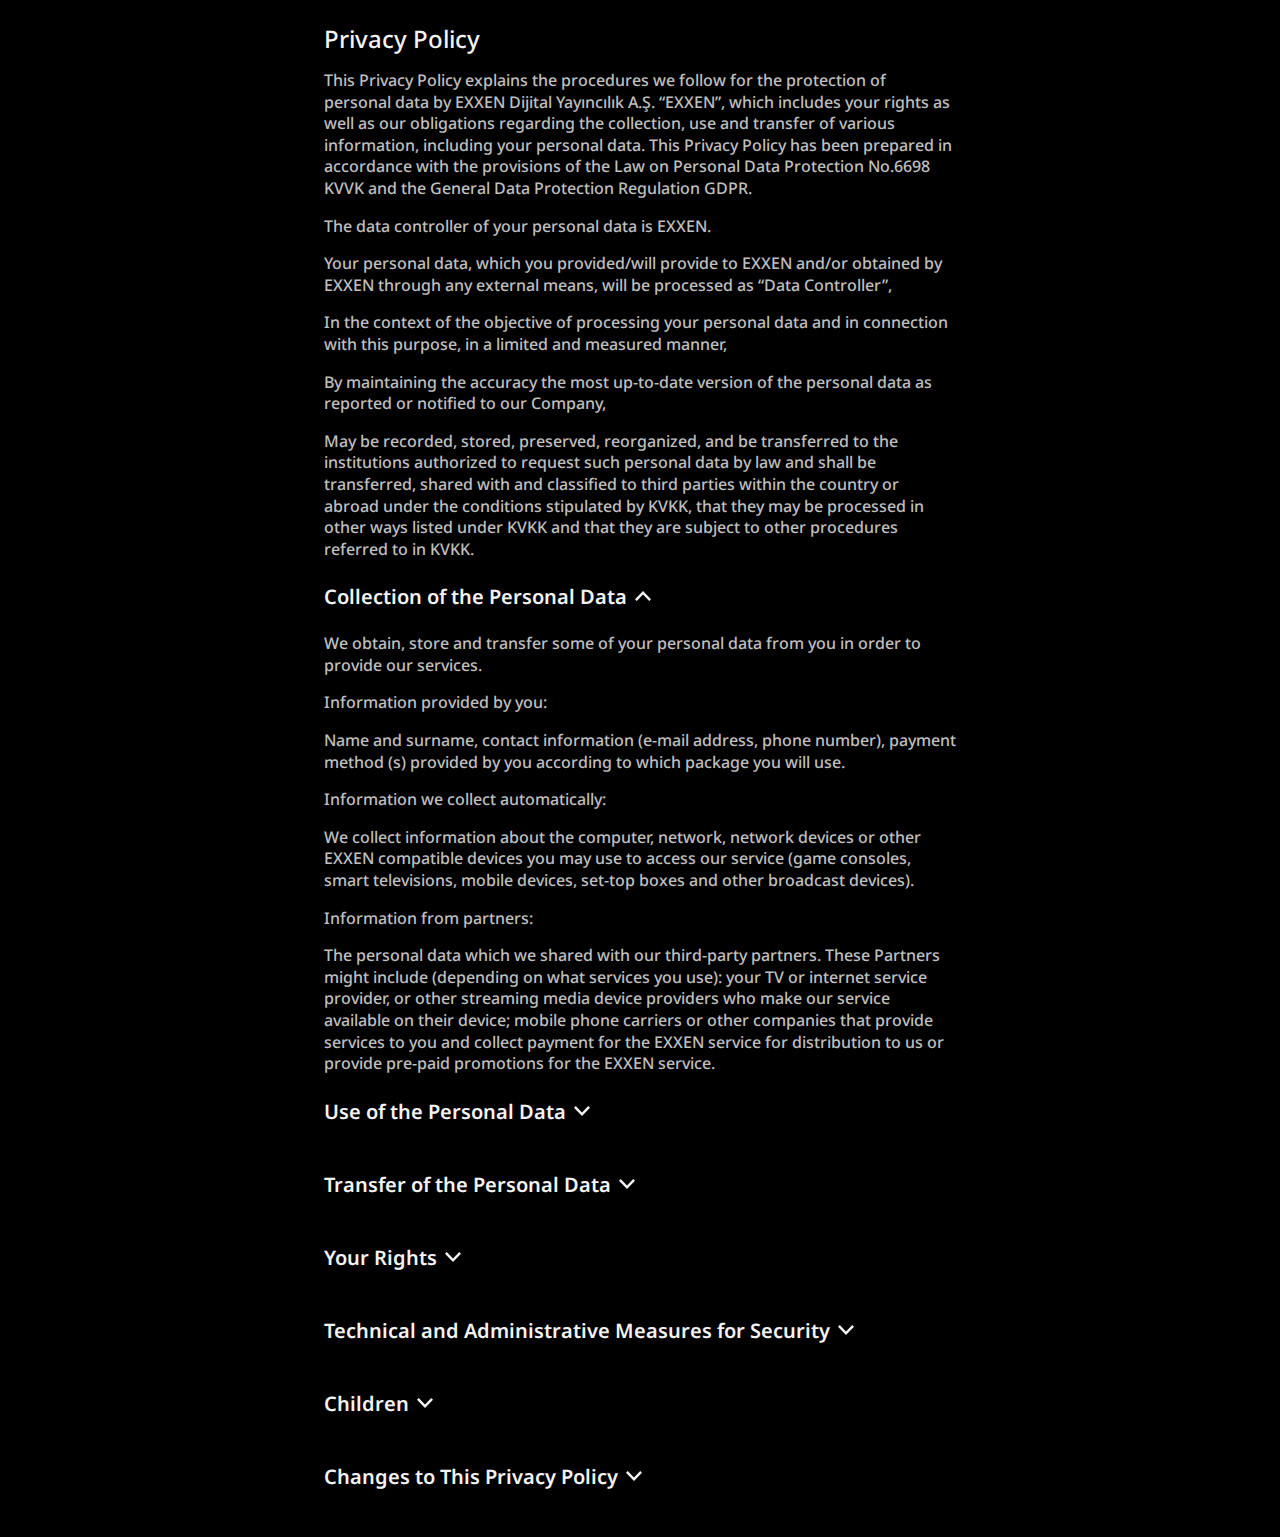
==== index.html @ 54c1511a "feat/add privacy policy page" ====
<!DOCTYPE html>
<html lang="en">
<head>
    <meta charset="UTF-8">
    <meta name="viewport" content="width=device-width, initial-scale=1.0">
    <title>Privacy Policy</title>
    <link rel="icon" type="image/png" href="../src/app/favicon.ico">
    <link rel="stylesheet" href="styles.css">
    <link href='https://fonts.googleapis.com/css?family=Noto Sans' rel='stylesheet'>
</head>
<body>
    <div class="container">
        <h2>Privacy Policy</h2>

        <p class="body-sm-medium">This Privacy Policy explains the procedures we follow for the protection of personal data by EXXEN Dijital Yayıncılık A.Ş. <span>“EXXEN”</span>, which includes your rights as well as our obligations regarding the collection, use and transfer of various information, including your personal data. This Privacy Policy has been prepared in accordance with the provisions of the Law on Personal Data Protection No.6698 <span>KVVK</span> and the General Data Protection Regulation <span>GDPR</span>.</p>
        <p class="body-sm-medium">The data controller of your personal data is EXXEN.</p>
        <p class="body-sm-medium">Your personal data, which you provided/will provide to EXXEN and/or obtained by EXXEN through any external means, will be processed as “Data Controller”,</p>
        <p class="body-sm-medium">In the context of the objective of processing your personal data and in connection with this purpose, in a limited and measured manner,</p>
        <p class="body-sm-medium">By maintaining the accuracy the most up-to-date version of the personal data as reported or notified to our Company,</p>
        <p class="body-sm-medium">May be recorded, stored, preserved, reorganized, and be transferred to the institutions authorized to request such personal data by law and shall be transferred, shared with and classified to third parties within the country or abroad under the conditions stipulated by KVKK, that they may be processed in other ways listed under KVKK and that they are subject to other procedures referred to in KVKK.</p>

        <div class="dropdown-container expanded">
            <p class="label-md-medium">Collection of the Personal Data</p>
            <svg width="24" height="24" viewBox="0 0 24 24" fill="none" xmlns="http://www.w3.org/2000/svg">
                <path d="M12.0001 7L20 15.1953L18.2383 17L12 10.6094L5.7617 17L4 15.1953L12.0001 7Z"/>
            </svg>
        </div>
        <div class="content">
            <p class="body-sm-medium">We obtain, store and transfer some of your personal data from you in order to provide our services.</p>
            <p class="body-sm-medium">Information provided by you:</p>
            <p class="body-sm-medium">Name and surname, contact information (e-mail address, phone number), payment method (s) provided by you according to which package you will use.</p>
            <p class="body-sm-medium">Information we collect automatically:</p>
            <p class="body-sm-medium">We collect information about the computer, network, network devices or other EXXEN compatible devices you may use to access our service (game consoles, smart televisions, mobile devices, set-top boxes and other broadcast devices).</p>
            <p class="body-sm-medium">Information from partners:</p>
            <p class="body-sm-medium">The personal data which we shared with our third-party partners. These Partners might include (depending on what services you use): your TV or internet service provider, or other streaming media device providers who make our service available on their device; mobile phone carriers or other companies that provide services to you and collect payment for the EXXEN service for distribution to us or provide pre-paid promotions for the EXXEN service.</p>    
        </div>

        <div class="dropdown-container">
            <p class="label-md-medium">Use of the Personal Data</p>
            <svg width="24" height="24" viewBox="0 0 24 24" fill="none" xmlns="http://www.w3.org/2000/svg">
                <path d="M12.0001 7L20 15.1953L18.2383 17L12 10.6094L5.7617 17L4 15.1953L12.0001 7Z"/>
            </svg>
        </div>
        <div class="content">        
            <p class="body-sm-medium">Your personal data will be processed with the automatic or non-automatic means for the aims stated below stern with the applicable legislation, in cases where your express consent is obtained, in the case when it is expressly permitted by any law, the establishment of the contract or the directly related with the execution or performance of the contract, in case it is necessary for EXXEN to fulfil its legal obligations, in case it is necessary for the institution, usage, or protection of a right and when it is necessary for the legitimate interests of EXXEN, provided that the fundamental rights and freedoms of the data subject are not harmed.</p>
            <p class="body-sm-medium">The purposes of processing personal data may be updated in line with our obligations arising from company policies and legislation; in particular,</p>
            <p class="body-sm-medium">Carrying out the information security, financial and accounting processes,</p>
            <p class="body-sm-medium">Preventing, detecting and investigating potentially prohibited or illegal activities, including fraud, and enforcing our terms,</p>
            <p class="body-sm-medium">Conducting e-invoice transactions,</p>
            <p class="body-sm-medium">Ensuring adequate support within the scope of customer service lines to be provided by EXXEN,</p>
            <p class="body-sm-medium">Presenting, analyzing, managing, developing and personalizing service and promotional initiatives,</p>
            <p class="body-sm-medium">Identifying the people who will use the service,</p>
            <p class="body-sm-medium">Developing services and customizing/personalizing of content,j</p>
            <p class="body-sm-medium">Conducting marketing analysis studies and advertising/campaign/promotion processes (these processes can be carried out by various methods such as e-mail, push notifications, text message, online messaging channels and matching descriptive communications),</p>
            <p class="body-sm-medium">Providing after-sales support services,</p>
            <p class="body-sm-medium">Conducting contract processes,</p>
            <p class="body-sm-medium">Following-up the requests and complaints,</p>
            <p class="body-sm-medium">Has been processed for managing member referrals, processing your membership registration, orders and payments.</p>
        </div>

        <div class="dropdown-container">
            <p class="label-md-medium">Transfer of the Personal Data</p>
            <svg width="24" height="24" viewBox="0 0 24 24" fill="none" xmlns="http://www.w3.org/2000/svg">
                <path d="M12.0001 7L20 15.1953L18.2383 17L12 10.6094L5.7617 17L4 15.1953L12.0001 7Z"/>
            </svg>
        </div>
        <div class="content">
            <p class="body-sm-medium">The procedures and principles to be applied transferring personal data is regulated by the legislation in force, and the personal data and special categories of data of the related person can be transferred to third parties in the country and/or abroad.</p>
            <p class="body-sm-medium">We transfer your personal data to third parties for the following purposes:</p>
            <p class="body-sm-medium">With the Revenue Administration to carry out the legal processes, business partners to carry out the financial and accounting processes, with third parties/companies to provide marketing, advertising, communication, security, infrastructure and IT services, to customize, personalize and optimize our service, to provide bank account or balance information, to process credit card transactions or other payment methods, to provide customer service.</p>
            <p class="body-sm-medium">Your personal data is transferred abroad since the servers and data centre is located abroad.</p>
        </div>

        <div class="dropdown-container">
            <p class="label-md-medium">Your Rights</p>
            <svg width="24" height="24" viewBox="0 0 24 24" fill="none" xmlns="http://www.w3.org/2000/svg">
                <path d="M12.0001 7L20 15.1953L18.2383 17L12 10.6094L5.7617 17L4 15.1953L12.0001 7Z"/>
            </svg>
        </div>
        <div class="content">
            <p class="body-sm-medium">You can make the following requests regarding your personal data within the scope of applicable law;</p>
            <p class="body-sm-medium">Learn whether or not her/his personal data have been processed, request information as to processing if her/his data have been processed; learn the purpose of processing of the personal data and whether data are used in accordance with their purpose; know the third parties in the country or abroad to whom personal data have been transferred; request rectification in case personal data are processed incompletely or inaccurately and request notification under these rectifications to third parties whom personal data have been transferred; request deletion, destruction or anonymization of personal data within the framework when the objective purpose of processing data cease to exist and request notification under these rectifications to third parties whom personal data have been transferred; object to the occurrence of a result against the data owner by analyzing the processed personal data exclusively through automated systems, request compensation for the damages in case the person incurs damages due to unlawful processing of personal data.</p>
            <p class="body-sm-medium">Your applications and requests regarding your personal data,</p>
            <p class="body-sm-medium">EXXEN will fulfil requested claims through the “<a href="https://asset.exxen.com/agreements/EXXEN_ilgili_kisi_basvuru_formu.pdf" target="_blank" rel="noopener noreferrer" class="text-accent">Data Subject Application Form</a>”.</p>
            <p class="body-sm-medium">EXXEN will finalize your application requests free of charge within <span class="text-accent">30 (thirty)</span> days at the latest according to the nature of the request. In case the request is rejected, the reason or reasons for the rejection will be notified written or electronically with its justification.</p>
            <p class="body-sm-medium">This Privacy Policy may be revised by EXXEN when deemed necessary.</p>
            <p class="body-sm-medium">In case of revision, amendments will be notified to your behalf. The most up-to-date version of this Privacy Policy can be found at [<a href="http://www.exxen.com" target="_blank" rel="noopener noreferrer" class="text-accent">www.exxen.com</a>].</p>
        </div>

        <div class="dropdown-container">
            <p class="label-md-medium">Technical and Administrative Measures for Security</p>
            <svg width="24" height="24" viewBox="0 0 24 24" fill="none" xmlns="http://www.w3.org/2000/svg">
                <path d="M12.0001 7L20 15.1953L18.2383 17L12 10.6094L5.7617 17L4 15.1953L12.0001 7Z"/>
            </svg>
        </div>
        <div class="content">
            <p class="body-sm-medium">EXXEN undertakes to take all necessary technical and administrative measures and show due diligence to ensure the confidentiality, integrity and security of your personal data.</p>
            <p class="body-sm-medium">EXXEN takes the necessary measures to prevent unauthorized access to personal data, misuse of personal data, unlawful processing, disclosure, alteration or destruction. EXXEN uses well-known and generally accepted security technology standards such as firewalls and Secure Socket Layer (SSL) encryption when processing personal data. In addition, when sending your personal data to EXXEN through the website, mobile application, mobile website and smart TV application, these data are transferred using SSL.</p>
            <p class="body-sm-medium">EXXEN, regarding the prevention of unlawful access to the personal data it processes, preventing the unlawful processing of these data and ensuring the protection of personal data:</p>
            <p class="body-sm-medium">All areas in the website, mobile application, mobile website and smart TV application where personal data are taken are protected with SSL,</p>
            <p class="body-sm-medium">Creates and implements access authorization and control matrices for its employees in order to prevent unlawful processing of personal data collected from the website, mobile application, mobile website and smart TV application,</p>
            <p class="body-sm-medium">To ensure that personal data are not accessed illegally; periodically conducts penetration tests and tests the system’s resistance to unauthorized access,</p>
            <p class="body-sm-medium">It ensures that personal data in the physical environment are kept in lockers and accessed only by authorized persons,</p>
            <p class="body-sm-medium">Personal data processed through cookies belonging to third parties from which the service is obtained is also deleted from the systems of third parties if the membership terminates.</p>
            <p class="body-sm-medium">Even though EXXEN had taken the necessary IT measures, in the event that personal data is damaged or seized by unauthorized third parties as a result of attacks on EXXEN-operated platforms or EXXEN systems, EXXEN will immediately give notice to you and the Personal Data Protection Board and take the necessary measures.</p>
        </div>

        <div class="dropdown-container">
            <p class="label-md-medium">Children</p>
            <svg width="24" height="24" viewBox="0 0 24 24" fill="none" xmlns="http://www.w3.org/2000/svg">
                <path d="M12.0001 7L20 15.1953L18.2383 17L12 10.6094L5.7617 17L4 15.1953L12.0001 7Z"/>
            </svg>
        </div>
        <div class="content">
            <p class="body-sm-medium">You must be 18 years of age or older to subscribe to the EXXEN. In certain jurisdictions, the age of majority may be older than 18; in which case, you must satisfy that age in order to become a member. While individuals under the age of 18 may utilize the service, they may do so only with the involvement, supervision, and approval of a parent or legal guardian.</p>
            <p class="body-sm-medium">We are aware of the sensitivity of your children’s personal data, including all our departments and the real and legal persons we cooperate with, and we take the utmost care to protect this data.</p>
            <p class="body-sm-medium">It is the responsibility of a parent or legal guardian to share your child’s personal data with us. You can contact us at [kvkkbasvuru@exxen.com] for your child’s personal data.</p>
        </div>

        <div class="dropdown-container">
            <p class="label-md-medium">Changes to This Privacy Policy</p>
            <svg width="24" height="24" viewBox="0 0 24 24" fill="none" xmlns="http://www.w3.org/2000/svg">
                <path d="M12.0001 7L20 15.1953L18.2383 17L12 10.6094L5.7617 17L4 15.1953L12.0001 7Z"/>
            </svg>
        </div>
        <div class="content">
            <p class="body-sm-medium">We will update this Privacy Policy from time to time in response to changing legal, regulatory or operational requirements. We will provide notice of any such changes (including when they will take effect) in accordance with the law. Your continued use of the EXXEN service after any such updates take effect will constitute acknowledgement and (as applicable) acceptance of those changes.</p>
        </div>

    </div>

    <script>
        const dropdowns = document.querySelectorAll('div.dropdown-container');
        dropdowns.forEach(dropdown =>
            dropdown.addEventListener("click", () => 
                dropdown.classList.toggle("expanded")
        ));
    </script>
</body>
</html>
---- styles.css ----
* {
  margin: 0;
  padding: 0;
  box-sizing: border-box;
}

:root {
  --bg-black-color: #000000;
  --text-color-text-primary: #F2F2F2;
  --text-color-text-secondary: #FFFFFFbf;
}

body {
  background: var(--bg-black-color);
  color: var(--text-color-text-secondary);
  font-family: 'Noto Sans', sans-serif !important;
  font-size: 16px;
  line-height: 1.5;
  font-weight: 500;
  font-style: normal;
}

.container {
  max-width: 320px;
  display: flex;
  flex-direction: column;
  gap: 1rem;
  padding: 1.5rem 0;
  margin: 0 auto;
}

h2 {
  display: flex;
  flex-direction: column;
  justify-content: flex-end;
  align-self: stretch;
  color: var(--text-color-text-primary);
  font-size: 1.5rem;
  font-weight: 500;
  line-height: 1.25;
}

a {
  text-decoration: underline;
}

.text-accent {
  color: var(--text-color-text-primary);
  font-weight: 600;
}

.label-md-medium  {
  color: var(--text-color-text-primary);
  font-size: 1.25rem;
  font-weight: 600;
  line-height: 125%;
}

.label-sm-medium {
  color: var(--text-color-text-primary);
  font-size: 1rem;
  font-weight: 600;
  line-height: 125%;
}

.body-sm-medium {
  font-size: 1rem;
  font-weight: 500;
  line-height: 135%;
}

.body-sm-regular {
  font-size: 1rem;
  font-weight: 400;
  line-height: 135%; 
}

.dropdown-container {
  cursor: pointer;
  display: flex;
  padding: .5rem 0;
  gap: .25rem;
}

svg {
  fill: var(--text-color-text-primary);
  transform: rotateX(180deg);
  flex: 0 0 1.5rem;
}

.expanded > svg {
  transform: rotateX(0);
}

.content {
  display: flex;
  flex-direction: column;
  gap: 1rem;
  height: 0;
  overflow: hidden;
}

.expanded + .content {
  height: 100%;
}

/* md - Tablet */
@media (min-width: 768px) {
  .container {
    max-width: 512px;
  }
}

/* lg - Desktop */
@media (min-width: 1024px) { 
  .container {
    max-width: 632px;
  }
}
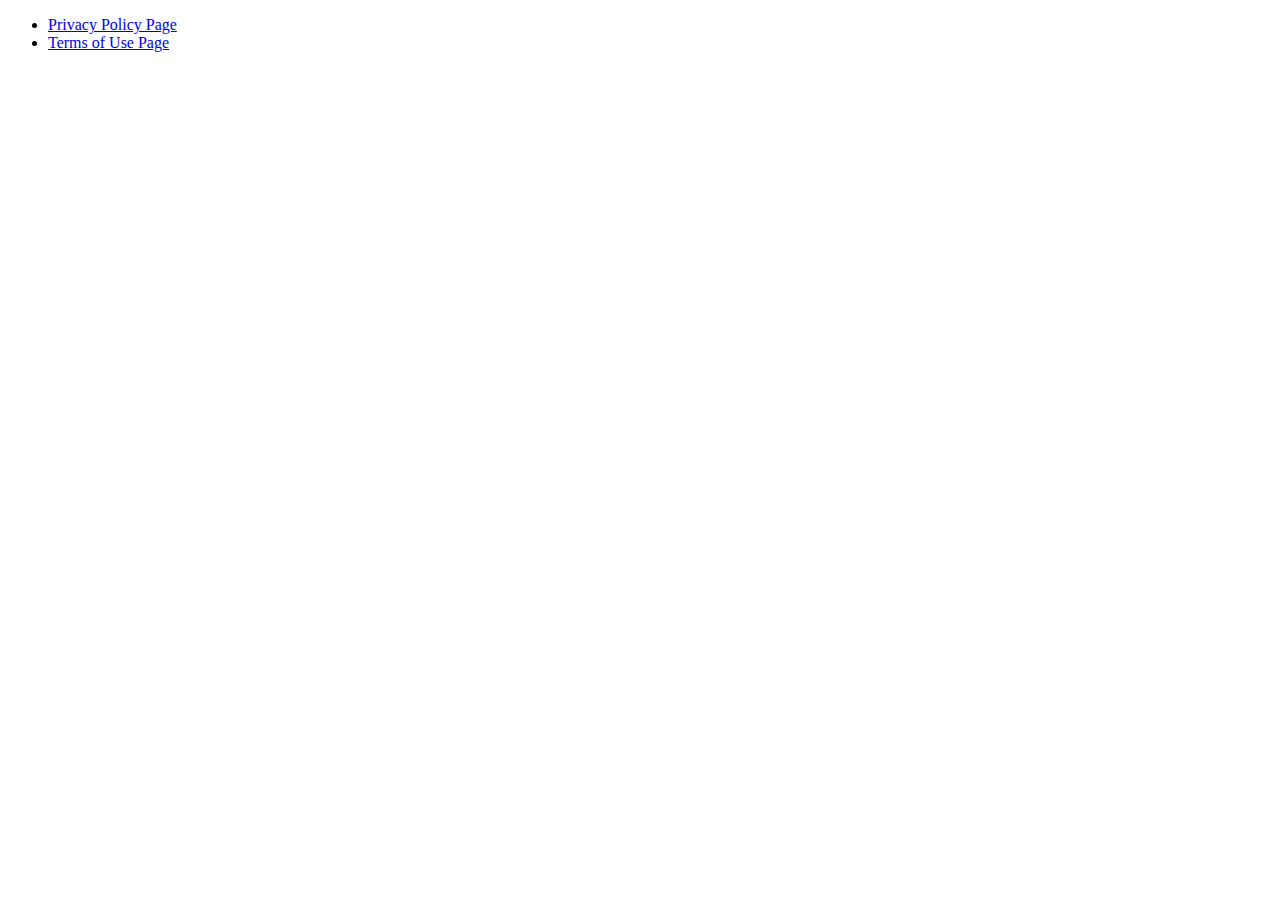
==== commit 79aecfc1: "add second legal page" ====
--- a/index.html
+++ b/index.html
@@ -3,138 +3,18 @@
 <head>
     <meta charset="UTF-8">
     <meta name="viewport" content="width=device-width, initial-scale=1.0">
-    <title>Privacy Policy</title>
-    <link rel="icon" type="image/png" href="../src/app/favicon.ico">
-    <link rel="stylesheet" href="styles.css">
+    <title>Exxen Legal Pages</title>
+    <!-- <link rel="stylesheet" href="https://andy-bartkiv-accedo.github.io/EX-legal-pages/styles.css"> -->
     <link href='https://fonts.googleapis.com/css?family=Noto Sans' rel='stylesheet'>
 </head>
 <body>
-    <div class="container">
-        <h2>Privacy Policy</h2>
-
-        <p class="body-sm-medium">This Privacy Policy explains the procedures we follow for the protection of personal data by EXXEN Dijital Yayıncılık A.Ş. <span>“EXXEN”</span>, which includes your rights as well as our obligations regarding the collection, use and transfer of various information, including your personal data. This Privacy Policy has been prepared in accordance with the provisions of the Law on Personal Data Protection No.6698 <span>KVVK</span> and the General Data Protection Regulation <span>GDPR</span>.</p>
-        <p class="body-sm-medium">The data controller of your personal data is EXXEN.</p>
-        <p class="body-sm-medium">Your personal data, which you provided/will provide to EXXEN and/or obtained by EXXEN through any external means, will be processed as “Data Controller”,</p>
-        <p class="body-sm-medium">In the context of the objective of processing your personal data and in connection with this purpose, in a limited and measured manner,</p>
-        <p class="body-sm-medium">By maintaining the accuracy the most up-to-date version of the personal data as reported or notified to our Company,</p>
-        <p class="body-sm-medium">May be recorded, stored, preserved, reorganized, and be transferred to the institutions authorized to request such personal data by law and shall be transferred, shared with and classified to third parties within the country or abroad under the conditions stipulated by KVKK, that they may be processed in other ways listed under KVKK and that they are subject to other procedures referred to in KVKK.</p>
-
-        <div class="dropdown-container expanded">
-            <p class="label-md-medium">Collection of the Personal Data</p>
-            <svg width="24" height="24" viewBox="0 0 24 24" fill="none" xmlns="http://www.w3.org/2000/svg">
-                <path d="M12.0001 7L20 15.1953L18.2383 17L12 10.6094L5.7617 17L4 15.1953L12.0001 7Z"/>
-            </svg>
-        </div>
-        <div class="content">
-            <p class="body-sm-medium">We obtain, store and transfer some of your personal data from you in order to provide our services.</p>
-            <p class="body-sm-medium">Information provided by you:</p>
-            <p class="body-sm-medium">Name and surname, contact information (e-mail address, phone number), payment method (s) provided by you according to which package you will use.</p>
-            <p class="body-sm-medium">Information we collect automatically:</p>
-            <p class="body-sm-medium">We collect information about the computer, network, network devices or other EXXEN compatible devices you may use to access our service (game consoles, smart televisions, mobile devices, set-top boxes and other broadcast devices).</p>
-            <p class="body-sm-medium">Information from partners:</p>
-            <p class="body-sm-medium">The personal data which we shared with our third-party partners. These Partners might include (depending on what services you use): your TV or internet service provider, or other streaming media device providers who make our service available on their device; mobile phone carriers or other companies that provide services to you and collect payment for the EXXEN service for distribution to us or provide pre-paid promotions for the EXXEN service.</p>    
-        </div>
-
-        <div class="dropdown-container">
-            <p class="label-md-medium">Use of the Personal Data</p>
-            <svg width="24" height="24" viewBox="0 0 24 24" fill="none" xmlns="http://www.w3.org/2000/svg">
-                <path d="M12.0001 7L20 15.1953L18.2383 17L12 10.6094L5.7617 17L4 15.1953L12.0001 7Z"/>
-            </svg>
-        </div>
-        <div class="content">        
-            <p class="body-sm-medium">Your personal data will be processed with the automatic or non-automatic means for the aims stated below stern with the applicable legislation, in cases where your express consent is obtained, in the case when it is expressly permitted by any law, the establishment of the contract or the directly related with the execution or performance of the contract, in case it is necessary for EXXEN to fulfil its legal obligations, in case it is necessary for the institution, usage, or protection of a right and when it is necessary for the legitimate interests of EXXEN, provided that the fundamental rights and freedoms of the data subject are not harmed.</p>
-            <p class="body-sm-medium">The purposes of processing personal data may be updated in line with our obligations arising from company policies and legislation; in particular,</p>
-            <p class="body-sm-medium">Carrying out the information security, financial and accounting processes,</p>
-            <p class="body-sm-medium">Preventing, detecting and investigating potentially prohibited or illegal activities, including fraud, and enforcing our terms,</p>
-            <p class="body-sm-medium">Conducting e-invoice transactions,</p>
-            <p class="body-sm-medium">Ensuring adequate support within the scope of customer service lines to be provided by EXXEN,</p>
-            <p class="body-sm-medium">Presenting, analyzing, managing, developing and personalizing service and promotional initiatives,</p>
-            <p class="body-sm-medium">Identifying the people who will use the service,</p>
-            <p class="body-sm-medium">Developing services and customizing/personalizing of content,j</p>
-            <p class="body-sm-medium">Conducting marketing analysis studies and advertising/campaign/promotion processes (these processes can be carried out by various methods such as e-mail, push notifications, text message, online messaging channels and matching descriptive communications),</p>
-            <p class="body-sm-medium">Providing after-sales support services,</p>
-            <p class="body-sm-medium">Conducting contract processes,</p>
-            <p class="body-sm-medium">Following-up the requests and complaints,</p>
-            <p class="body-sm-medium">Has been processed for managing member referrals, processing your membership registration, orders and payments.</p>
-        </div>
-
-        <div class="dropdown-container">
-            <p class="label-md-medium">Transfer of the Personal Data</p>
-            <svg width="24" height="24" viewBox="0 0 24 24" fill="none" xmlns="http://www.w3.org/2000/svg">
-                <path d="M12.0001 7L20 15.1953L18.2383 17L12 10.6094L5.7617 17L4 15.1953L12.0001 7Z"/>
-            </svg>
-        </div>
-        <div class="content">
-            <p class="body-sm-medium">The procedures and principles to be applied transferring personal data is regulated by the legislation in force, and the personal data and special categories of data of the related person can be transferred to third parties in the country and/or abroad.</p>
-            <p class="body-sm-medium">We transfer your personal data to third parties for the following purposes:</p>
-            <p class="body-sm-medium">With the Revenue Administration to carry out the legal processes, business partners to carry out the financial and accounting processes, with third parties/companies to provide marketing, advertising, communication, security, infrastructure and IT services, to customize, personalize and optimize our service, to provide bank account or balance information, to process credit card transactions or other payment methods, to provide customer service.</p>
-            <p class="body-sm-medium">Your personal data is transferred abroad since the servers and data centre is located abroad.</p>
-        </div>
-
-        <div class="dropdown-container">
-            <p class="label-md-medium">Your Rights</p>
-            <svg width="24" height="24" viewBox="0 0 24 24" fill="none" xmlns="http://www.w3.org/2000/svg">
-                <path d="M12.0001 7L20 15.1953L18.2383 17L12 10.6094L5.7617 17L4 15.1953L12.0001 7Z"/>
-            </svg>
-        </div>
-        <div class="content">
-            <p class="body-sm-medium">You can make the following requests regarding your personal data within the scope of applicable law;</p>
-            <p class="body-sm-medium">Learn whether or not her/his personal data have been processed, request information as to processing if her/his data have been processed; learn the purpose of processing of the personal data and whether data are used in accordance with their purpose; know the third parties in the country or abroad to whom personal data have been transferred; request rectification in case personal data are processed incompletely or inaccurately and request notification under these rectifications to third parties whom personal data have been transferred; request deletion, destruction or anonymization of personal data within the framework when the objective purpose of processing data cease to exist and request notification under these rectifications to third parties whom personal data have been transferred; object to the occurrence of a result against the data owner by analyzing the processed personal data exclusively through automated systems, request compensation for the damages in case the person incurs damages due to unlawful processing of personal data.</p>
-            <p class="body-sm-medium">Your applications and requests regarding your personal data,</p>
-            <p class="body-sm-medium">EXXEN will fulfil requested claims through the “<a href="https://asset.exxen.com/agreements/EXXEN_ilgili_kisi_basvuru_formu.pdf" target="_blank" rel="noopener noreferrer" class="text-accent">Data Subject Application Form</a>”.</p>
-            <p class="body-sm-medium">EXXEN will finalize your application requests free of charge within <span class="text-accent">30 (thirty)</span> days at the latest according to the nature of the request. In case the request is rejected, the reason or reasons for the rejection will be notified written or electronically with its justification.</p>
-            <p class="body-sm-medium">This Privacy Policy may be revised by EXXEN when deemed necessary.</p>
-            <p class="body-sm-medium">In case of revision, amendments will be notified to your behalf. The most up-to-date version of this Privacy Policy can be found at [<a href="http://www.exxen.com" target="_blank" rel="noopener noreferrer" class="text-accent">www.exxen.com</a>].</p>
-        </div>
-
-        <div class="dropdown-container">
-            <p class="label-md-medium">Technical and Administrative Measures for Security</p>
-            <svg width="24" height="24" viewBox="0 0 24 24" fill="none" xmlns="http://www.w3.org/2000/svg">
-                <path d="M12.0001 7L20 15.1953L18.2383 17L12 10.6094L5.7617 17L4 15.1953L12.0001 7Z"/>
-            </svg>
-        </div>
-        <div class="content">
-            <p class="body-sm-medium">EXXEN undertakes to take all necessary technical and administrative measures and show due diligence to ensure the confidentiality, integrity and security of your personal data.</p>
-            <p class="body-sm-medium">EXXEN takes the necessary measures to prevent unauthorized access to personal data, misuse of personal data, unlawful processing, disclosure, alteration or destruction. EXXEN uses well-known and generally accepted security technology standards such as firewalls and Secure Socket Layer (SSL) encryption when processing personal data. In addition, when sending your personal data to EXXEN through the website, mobile application, mobile website and smart TV application, these data are transferred using SSL.</p>
-            <p class="body-sm-medium">EXXEN, regarding the prevention of unlawful access to the personal data it processes, preventing the unlawful processing of these data and ensuring the protection of personal data:</p>
-            <p class="body-sm-medium">All areas in the website, mobile application, mobile website and smart TV application where personal data are taken are protected with SSL,</p>
-            <p class="body-sm-medium">Creates and implements access authorization and control matrices for its employees in order to prevent unlawful processing of personal data collected from the website, mobile application, mobile website and smart TV application,</p>
-            <p class="body-sm-medium">To ensure that personal data are not accessed illegally; periodically conducts penetration tests and tests the system’s resistance to unauthorized access,</p>
-            <p class="body-sm-medium">It ensures that personal data in the physical environment are kept in lockers and accessed only by authorized persons,</p>
-            <p class="body-sm-medium">Personal data processed through cookies belonging to third parties from which the service is obtained is also deleted from the systems of third parties if the membership terminates.</p>
-            <p class="body-sm-medium">Even though EXXEN had taken the necessary IT measures, in the event that personal data is damaged or seized by unauthorized third parties as a result of attacks on EXXEN-operated platforms or EXXEN systems, EXXEN will immediately give notice to you and the Personal Data Protection Board and take the necessary measures.</p>
-        </div>
-
-        <div class="dropdown-container">
-            <p class="label-md-medium">Children</p>
-            <svg width="24" height="24" viewBox="0 0 24 24" fill="none" xmlns="http://www.w3.org/2000/svg">
-                <path d="M12.0001 7L20 15.1953L18.2383 17L12 10.6094L5.7617 17L4 15.1953L12.0001 7Z"/>
-            </svg>
-        </div>
-        <div class="content">
-            <p class="body-sm-medium">You must be 18 years of age or older to subscribe to the EXXEN. In certain jurisdictions, the age of majority may be older than 18; in which case, you must satisfy that age in order to become a member. While individuals under the age of 18 may utilize the service, they may do so only with the involvement, supervision, and approval of a parent or legal guardian.</p>
-            <p class="body-sm-medium">We are aware of the sensitivity of your children’s personal data, including all our departments and the real and legal persons we cooperate with, and we take the utmost care to protect this data.</p>
-            <p class="body-sm-medium">It is the responsibility of a parent or legal guardian to share your child’s personal data with us. You can contact us at [kvkkbasvuru@exxen.com] for your child’s personal data.</p>
-        </div>
-
-        <div class="dropdown-container">
-            <p class="label-md-medium">Changes to This Privacy Policy</p>
-            <svg width="24" height="24" viewBox="0 0 24 24" fill="none" xmlns="http://www.w3.org/2000/svg">
-                <path d="M12.0001 7L20 15.1953L18.2383 17L12 10.6094L5.7617 17L4 15.1953L12.0001 7Z"/>
-            </svg>
-        </div>
-        <div class="content">
-            <p class="body-sm-medium">We will update this Privacy Policy from time to time in response to changing legal, regulatory or operational requirements. We will provide notice of any such changes (including when they will take effect) in accordance with the law. Your continued use of the EXXEN service after any such updates take effect will constitute acknowledgement and (as applicable) acceptance of those changes.</p>
-        </div>
-
-    </div>
-
-    <script>
-        const dropdowns = document.querySelectorAll('div.dropdown-container');
-        dropdowns.forEach(dropdown =>
-            dropdown.addEventListener("click", () => 
-                dropdown.classList.toggle("expanded")
-        ));
-    </script>
+  <ul>
+    <li>
+      <a href="en_privacy_policy.html">Privacy Policy Page</a>
+    </li>
+    <li>
+      <a href="tr_terms_of_use.html">Terms of Use Page</a>
+    </li>
+  </ul>
 </body>
 </html>
